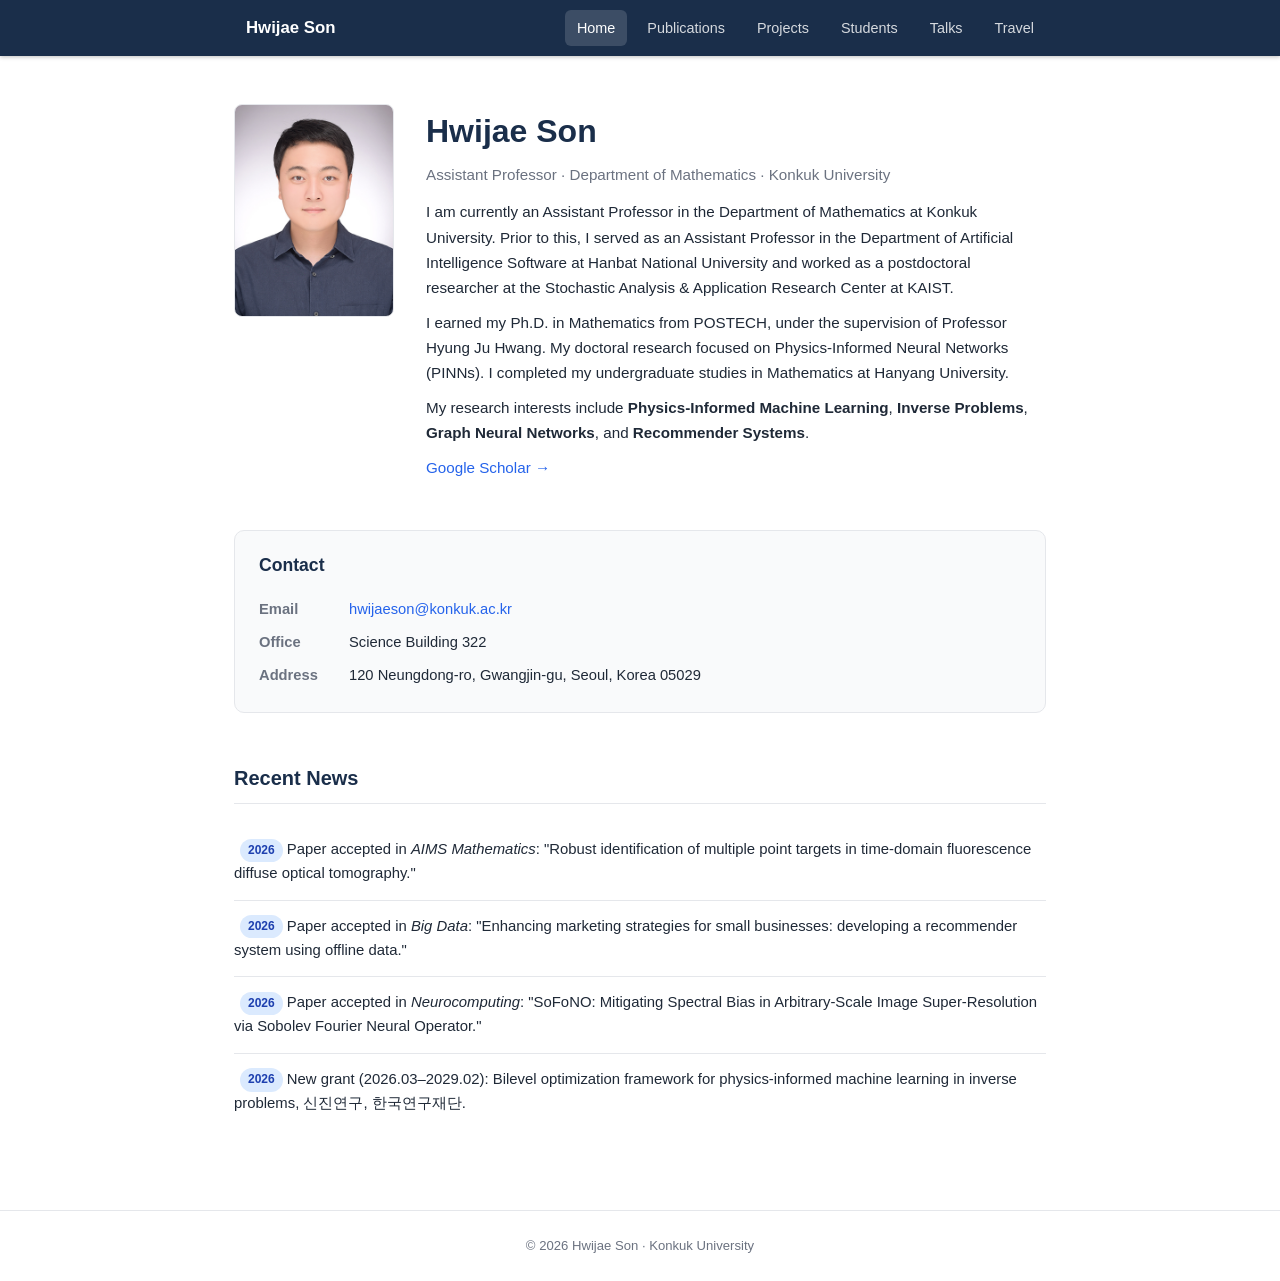
==== index.html @ 398719f9 "Add files via upload" ====
<!DOCTYPE html>
<html lang="en">
<head>
  <meta charset="UTF-8" />
  <meta name="viewport" content="width=device-width, initial-scale=1.0" />
  <title>Hwijae Son</title>
  <meta name="description" content="Hwijae Son – Assistant Professor, Department of Mathematics, Konkuk University" />
  <link rel="stylesheet" href="style.css" />
</head>
<body>

<nav>
  <div class="nav-inner">
    <a class="nav-brand" href="/">Hwijae Son</a>
    <a href="/" class="active">Home</a>
    <a href="/publications/">Publications</a>
    <a href="/projects/">Projects</a>
    <a href="/students/">Students</a>
    <a href="/talks/">Talks</a>
    <a href="/travel/">Travel</a>
  </div>
</nav>

<main>
  <div class="profile">
    <img class="profile-avatar" src="images/hwijae.jpg" alt="Hwijae Son" />
    <div class="profile-info">
      <h1>Hwijae Son</h1>
      <p class="title">Assistant Professor · Department of Mathematics · Konkuk University</p>
      <p>
        I am currently an Assistant Professor in the Department of Mathematics at Konkuk University.
        Prior to this, I served as an Assistant Professor in the Department of Artificial Intelligence Software
        at Hanbat National University and worked as a postdoctoral researcher at the Stochastic Analysis &amp;
        Application Research Center at KAIST.
      </p>
      <p>
        I earned my Ph.D. in Mathematics from POSTECH, under the supervision of Professor Hyung Ju Hwang.
        My doctoral research focused on Physics-Informed Neural Networks (PINNs).
        I completed my undergraduate studies in Mathematics at Hanyang University.
      </p>
      <p>
        My research interests include <strong>Physics-Informed Machine Learning</strong>,
        <strong>Inverse Problems</strong>, <strong>Graph Neural Networks</strong>, and <strong>Recommender Systems</strong>.
      </p>
      <p>
        <a href="https://scholar.google.com/citations?user=NTgm_R4AAAAJ&hl=ko" target="_blank" rel="noopener">
          Google Scholar →
        </a>
      </p>
    </div>
  </div>

  <div class="contact-box">
    <h2>Contact</h2>
    <table>
      <tr>
        <td>Email</td>
        <td><a href="mailto:hwijaeson@konkuk.ac.kr">hwijaeson@konkuk.ac.kr</a></td>
      </tr>
      <tr>
        <td>Office</td>
        <td>Science Building 322</td>
      </tr>
      <tr>
        <td>Address</td>
        <td>120 Neungdong-ro, Gwangjin-gu, Seoul, Korea 05029</td>
      </tr>
    </table>
  </div>

  <div class="section">
    <h2>Recent News</h2>
    <ul class="pub-list">
      <li>
        <span class="pub-badge badge-conf">2026</span>
        Paper accepted in <em>AIMS Mathematics</em>: "Robust identification of multiple point targets in time-domain fluorescence diffuse optical tomography."
      </li>
      <li>
        <span class="pub-badge badge-conf">2026</span>
        Paper accepted in <em>Big Data</em>: "Enhancing marketing strategies for small businesses: developing a recommender system using offline data."
      </li>
      <li>
        <span class="pub-badge badge-conf">2026</span>
        Paper accepted in <em>Neurocomputing</em>: "SoFoNO: Mitigating Spectral Bias in Arbitrary-Scale Image Super-Resolution via Sobolev Fourier Neural Operator."
      </li>
      <li>
        <span class="pub-badge badge-conf">2026</span>
        New grant (2026.03–2029.02): Bilevel optimization framework for physics-informed machine learning in inverse problems, 신진연구, 한국연구재단.
      </li>
    </ul>
  </div>
</main>

<footer>
  &copy; 2026 Hwijae Son · Konkuk University
</footer>

</body>
</html>
---- style.css ----
/* =====================
   Hwijae Son – Academic Homepage
   ===================== */

*, *::before, *::after {
  box-sizing: border-box;
  margin: 0;
  padding: 0;
}

:root {
  --navy: #1a2e4a;
  --accent: #2563eb;
  --accent-light: #dbeafe;
  --text: #1f2937;
  --muted: #6b7280;
  --border: #e5e7eb;
  --bg: #ffffff;
  --bg-alt: #f9fafb;
  --max-w: 860px;
  --font-sans: -apple-system, BlinkMacSystemFont, "Segoe UI", Roboto, sans-serif;
}

html { scroll-behavior: smooth; }

body {
  font-family: var(--font-sans);
  font-size: 16px;
  line-height: 1.7;
  color: var(--text);
  background: var(--bg);
}

/* ── Navigation ── */
nav {
  position: sticky;
  top: 0;
  z-index: 100;
  background: var(--navy);
  box-shadow: 0 1px 4px rgba(0,0,0,.25);
}

nav .nav-inner {
  max-width: var(--max-w);
  margin: 0 auto;
  padding: 0 24px;
  display: flex;
  align-items: center;
  gap: 8px;
  height: 56px;
}

nav .nav-brand {
  color: #fff;
  font-weight: 700;
  font-size: 1.05rem;
  text-decoration: none;
  margin-right: auto;
  white-space: nowrap;
}

nav a {
  color: rgba(255,255,255,.82);
  text-decoration: none;
  font-size: 0.9rem;
  padding: 6px 12px;
  border-radius: 6px;
  transition: background .15s, color .15s;
}

nav a:hover,
nav a.active {
  background: rgba(255,255,255,.15);
  color: #fff;
}

/* ── Main Layout ── */
main {
  max-width: var(--max-w);
  margin: 0 auto;
  padding: 48px 24px 80px;
}

/* ── Page Header ── */
.page-header {
  margin-bottom: 40px;
  padding-bottom: 20px;
  border-bottom: 2px solid var(--accent);
}

.page-header h1 {
  font-size: 1.75rem;
  font-weight: 700;
  color: var(--navy);
}

/* ── Home Profile ── */
.profile {
  display: flex;
  gap: 32px;
  align-items: flex-start;
  margin-bottom: 40px;
}

.profile-avatar {
  width: 160px;
  height: auto;
  border-radius: 8px;
  object-fit: cover;
  border: 1px solid var(--border);
  flex-shrink: 0;
}

.profile-avatar-placeholder {
  width: 130px;
  height: 130px;
  border-radius: 50%;
  background: var(--accent-light);
  display: flex;
  align-items: center;
  justify-content: center;
  font-size: 2.5rem;
  font-weight: 700;
  color: var(--accent);
  flex-shrink: 0;
}

.profile-info h1 {
  font-size: 2rem;
  font-weight: 800;
  color: var(--navy);
  margin-bottom: 4px;
}

.profile-info .title {
  color: var(--muted);
  font-size: 0.95rem;
  margin-bottom: 12px;
}

.profile-info p {
  font-size: 0.95rem;
  line-height: 1.65;
  margin-bottom: 10px;
}

/* ── Contact Box ── */
.contact-box {
  background: var(--bg-alt);
  border: 1px solid var(--border);
  border-radius: 10px;
  padding: 20px 24px;
  margin-top: 32px;
}

.contact-box h2 {
  font-size: 1.1rem;
  font-weight: 700;
  color: var(--navy);
  margin-bottom: 12px;
}

.contact-box table {
  border-collapse: collapse;
  width: 100%;
}

.contact-box td {
  padding: 4px 0;
  font-size: 0.92rem;
  vertical-align: top;
}

.contact-box td:first-child {
  font-weight: 600;
  color: var(--muted);
  width: 90px;
  padding-right: 16px;
}

/* ── Section headings ── */
.section {
  margin-top: 48px;
}

.section h2 {
  font-size: 1.25rem;
  font-weight: 700;
  color: var(--navy);
  margin-bottom: 20px;
  padding-bottom: 8px;
  border-bottom: 1px solid var(--border);
}

/* ── Publications ── */
.pub-list {
  list-style: none;
}

.pub-list li {
  padding: 14px 0;
  border-bottom: 1px solid var(--border);
  font-size: 0.93rem;
  line-height: 1.6;
}

.pub-list li:last-child { border-bottom: none; }

.pub-num {
  font-weight: 700;
  color: var(--accent);
  margin-right: 6px;
}

.pub-badge {
  display: inline-block;
  font-size: 0.75rem;
  font-weight: 600;
  padding: 2px 8px;
  border-radius: 99px;
  margin-left: 6px;
  vertical-align: middle;
}

.badge-review {
  background: #fef3c7;
  color: #92400e;
}

.badge-conf {
  background: #dbeafe;
  color: #1e40af;
}

.badge-award {
  background: #d1fae5;
  color: #065f46;
}

.pub-venue {
  color: var(--muted);
  font-style: italic;
}

/* ── Talks ── */
.talk-list {
  list-style: none;
}

.talk-item {
  display: grid;
  grid-template-columns: 110px 1fr;
  gap: 12px;
  padding: 12px 0;
  border-bottom: 1px solid var(--border);
  font-size: 0.93rem;
}

.talk-item:last-child { border-bottom: none; }

.talk-date {
  color: var(--muted);
  font-size: 0.85rem;
  padding-top: 2px;
}

.talk-title { font-weight: 600; color: var(--navy); }
.talk-venue { color: var(--muted); font-size: 0.88rem; }

/* ── Projects ── */
.project-grid {
  display: grid;
  grid-template-columns: 1fr 1fr;
  gap: 16px;
  margin-bottom: 32px;
}

.project-card {
  background: var(--bg-alt);
  border: 1px solid var(--border);
  border-radius: 10px;
  padding: 18px 20px;
}

.project-card .year {
  font-size: 0.78rem;
  font-weight: 600;
  color: var(--accent);
  text-transform: uppercase;
  letter-spacing: .05em;
  margin-bottom: 6px;
}

.project-card p {
  font-size: 0.92rem;
  line-height: 1.5;
  color: var(--text);
}

.grant-list {
  list-style: none;
}

.grant-list li {
  padding: 12px 0;
  border-bottom: 1px solid var(--border);
  font-size: 0.93rem;
}

.grant-list li:last-child { border-bottom: none; }

/* ── Students ── */
.student-grid {
  display: grid;
  grid-template-columns: repeat(3, 1fr);
  gap: 20px;
  margin-bottom: 32px;
}

.student-card {
  text-align: center;
  padding: 20px 16px;
  background: var(--bg-alt);
  border: 1px solid var(--border);
  border-radius: 10px;
}

.student-avatar {
  width: 70px;
  height: 70px;
  border-radius: 50%;
  background: var(--accent-light);
  display: flex;
  align-items: center;
  justify-content: center;
  font-size: 1.6rem;
  font-weight: 700;
  color: var(--accent);
  margin: 0 auto 12px;
}

.student-name {
  font-weight: 700;
  font-size: 0.95rem;
  color: var(--navy);
  margin-bottom: 6px;
}

.student-avatar-photo {
  width: 140px;
  height: 140px;
  border-radius: 50%;
  object-fit: cover;
  margin: 0 auto 12px;
  display: block;
  border: 2px solid var(--border);
}

.student-notes {
  font-size: 0.82rem;
  color: var(--muted);
  line-height: 1.5;
}

.former-list {
  list-style: none;
}

.former-list li {
  padding: 10px 0;
  border-bottom: 1px solid var(--border);
  font-size: 0.92rem;
}

.former-list li:last-child { border-bottom: none; }

/* ── Links ── */
a {
  color: var(--accent);
  text-decoration: none;
}

a:hover { text-decoration: underline; }

/* ── Footer ── */
footer {
  text-align: center;
  padding: 24px;
  font-size: 0.82rem;
  color: var(--muted);
  border-top: 1px solid var(--border);
}

/* ── Filter Bar ── */
.filter-bar {
  background: var(--bg-alt);
  border: 1px solid var(--border);
  border-radius: 10px;
  padding: 14px 18px;
  margin-bottom: 28px;
  display: flex;
  flex-direction: column;
  gap: 10px;
}

.filter-group {
  display: flex;
  align-items: center;
  gap: 8px;
  flex-wrap: wrap;
}

.filter-label {
  font-size: 0.78rem;
  font-weight: 700;
  color: var(--muted);
  text-transform: uppercase;
  letter-spacing: .06em;
  width: 52px;
  flex-shrink: 0;
}

.filter-btn {
  border: 1px solid var(--border);
  background: var(--bg);
  color: var(--muted);
  font-size: 0.8rem;
  font-weight: 500;
  padding: 4px 12px;
  border-radius: 99px;
  cursor: pointer;
  transition: background .15s, color .15s, border-color .15s;
  font-family: inherit;
}

.filter-btn:hover {
  border-color: var(--accent);
  color: var(--accent);
}

.filter-btn.active {
  background: var(--accent);
  border-color: var(--accent);
  color: #fff;
}

/* ── Pub count badge ── */
.year-count {
  font-size: 0.78rem;
  font-weight: 500;
  color: var(--muted);
  background: var(--bg-alt);
  border: 1px solid var(--border);
  border-radius: 99px;
  padding: 1px 9px;
  margin-left: 8px;
}

/* ── Accordion Year Groups ── */
.year-group {
  margin-bottom: 4px;
  border: 1px solid var(--border);
  border-radius: 10px;
  overflow: hidden;
}

.year-toggle {
  width: 100%;
  display: flex;
  align-items: center;
  justify-content: space-between;
  padding: 12px 18px;
  background: var(--bg-alt);
  border: none;
  cursor: pointer;
  font-family: inherit;
  font-size: 1rem;
  font-weight: 700;
  color: var(--navy);
  text-align: left;
  transition: background .15s;
}

.year-toggle:hover { background: #eef2f9; }

.toggle-icon {
  font-size: 1.1rem;
  color: var(--muted);
  transition: transform .2s;
  flex-shrink: 0;
}

.year-group.open .toggle-icon { transform: rotate(180deg); }

.year-body {
  display: none;
  padding: 4px 0 8px;
}

.year-group.open .year-body { display: block; }

/* ── Pub item (inside accordion) ── */
.pub-item {
  display: flex;
  gap: 12px;
  padding: 12px 18px;
  border-bottom: 1px solid var(--border);
  font-size: 0.92rem;
  line-height: 1.6;
  align-items: flex-start;
}

.pub-item:last-child { border-bottom: none; }

.pub-item.hidden { display: none; }

.pub-item-num {
  font-weight: 700;
  color: var(--accent);
  flex-shrink: 0;
  min-width: 30px;
}

.pub-item-body { flex: 1; }

.pub-item-title { margin-bottom: 4px; }

.pub-item-meta {
  color: var(--muted);
  font-size: 0.85rem;
  font-style: italic;
  margin-bottom: 6px;
}

.pub-tags { display: flex; gap: 6px; flex-wrap: wrap; }

.tag {
  display: inline-block;
  font-size: 0.72rem;
  font-weight: 600;
  padding: 2px 8px;
  border-radius: 99px;
  letter-spacing: .02em;
}

.tag-journal    { background: #dbeafe; color: #1e40af; }
.tag-conference { background: #ede9fe; color: #5b21b6; }
.tag-preprint   { background: #fef3c7; color: #92400e; }
.tag-piml       { background: #d1fae5; color: #065f46; }
.tag-ds         { background: #fce7f3; color: #9d174d; }
.tag-kw         { background: #f1f5f9; color: #334155; }
.tag-kw-teal    { background: #ccfbf1; color: #0f766e; }
.tag-kw-amber   { background: #fef3c7; color: #92400e; }
.tag-kw-indigo  { background: #e0e7ff; color: #3730a3; }
.tag-kw-violet  { background: #ede9fe; color: #6d28d9; }
.tag-kw-rose    { background: #ffe4e6; color: #9f1239; }
.tag-kw-sky     { background: #e0f2fe; color: #0369a1; }
.tag-kw-lime    { background: #ecfccb; color: #3f6212; }

.tag-award { background: #fef9c3; color: #713f12; }

/* ── Empty state ── */
.no-results {
  text-align: center;
  padding: 32px;
  color: var(--muted);
  font-size: 0.92rem;
  display: none;
}

/* ── Responsive ── */
@media (max-width: 640px) {
  html, body { overflow-x: hidden; }

  /* Nav: brand on its own row, links wrap below */
  nav .nav-inner {
    flex-wrap: wrap;
    height: auto;
    padding: 8px 12px;
    gap: 2px 4px;
  }
  nav .nav-brand {
    width: 100%;
    padding-bottom: 4px;
    font-size: 0.95rem;
  }
  nav a { padding: 4px 8px; font-size: 0.78rem; }

  main { padding: 32px 16px 60px; }

  .profile { flex-direction: column; align-items: center; text-align: center; }
  .profile-avatar { width: 130px; }

  .project-grid { grid-template-columns: 1fr; }
  .student-grid { grid-template-columns: 1fr; }
  .talk-item { grid-template-columns: 1fr; gap: 4px; }
}
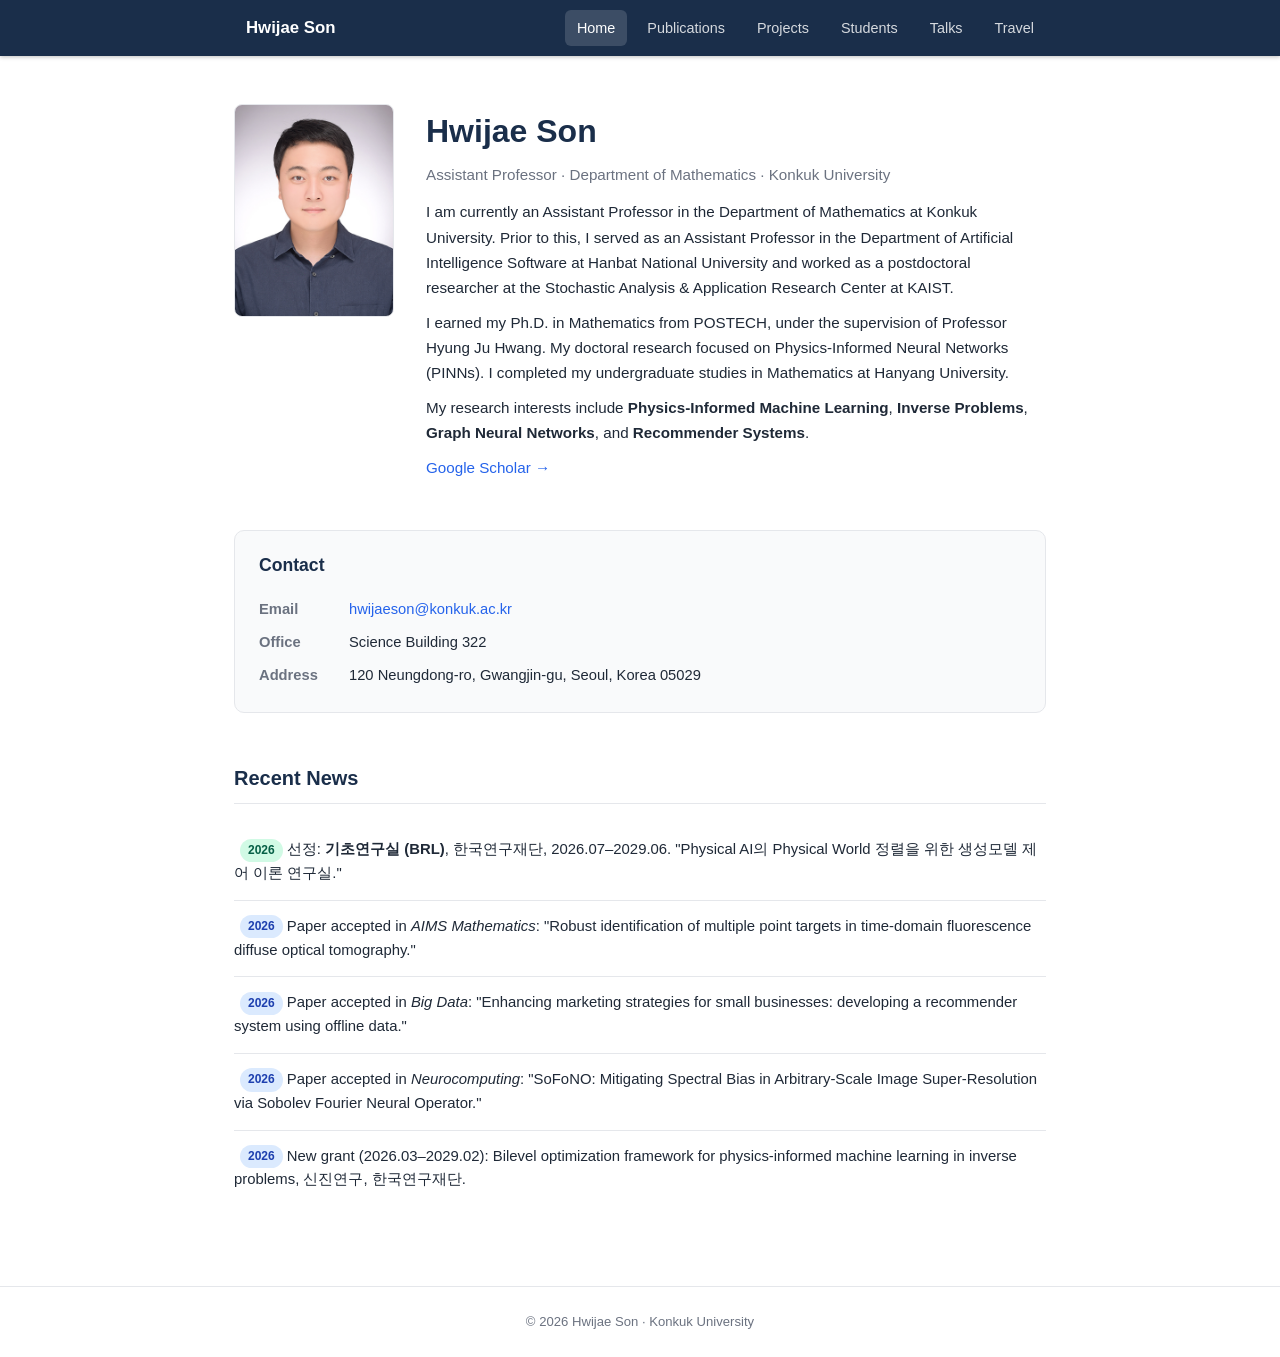
==== commit 10f3b04e: "Add files via upload" ====
--- a/index.html
+++ b/index.html
@@ -72,6 +72,10 @@
     <h2>Recent News</h2>
     <ul class="pub-list">
       <li>
+        <span class="pub-badge badge-award">2026</span>
+        선정: <strong>기초연구실 (BRL)</strong>, 한국연구재단, 2026.07–2029.06. "Physical AI의 Physical World 정렬을 위한 생성모델 제어 이론 연구실."
+      </li>
+      <li>
         <span class="pub-badge badge-conf">2026</span>
         Paper accepted in <em>AIMS Mathematics</em>: "Robust identification of multiple point targets in time-domain fluorescence diffuse optical tomography."
       </li>
--- a/style.css
+++ b/style.css
@@ -572,19 +572,19 @@
 @media (max-width: 640px) {
   html, body { overflow-x: hidden; }
 
-  /* Nav: brand on its own row, links wrap below */
+  /* Nav: single scrollable row */
   nav .nav-inner {
-    flex-wrap: wrap;
-    height: auto;
-    padding: 8px 12px;
-    gap: 2px 4px;
+    flex-wrap: nowrap;
+    overflow-x: auto;
+    -webkit-overflow-scrolling: touch;
+    scrollbar-width: none;
+    height: 48px;
+    padding: 0 12px;
+    gap: 2px;
   }
-  nav .nav-brand {
-    width: 100%;
-    padding-bottom: 4px;
-    font-size: 0.95rem;
-  }
-  nav a { padding: 4px 8px; font-size: 0.78rem; }
+  nav .nav-inner::-webkit-scrollbar { display: none; }
+  nav .nav-brand { flex-shrink: 0; font-size: 0.88rem; margin-right: 4px; }
+  nav a { flex-shrink: 0; padding: 4px 8px; font-size: 0.75rem; white-space: nowrap; }
 
   main { padding: 32px 16px 60px; }
 
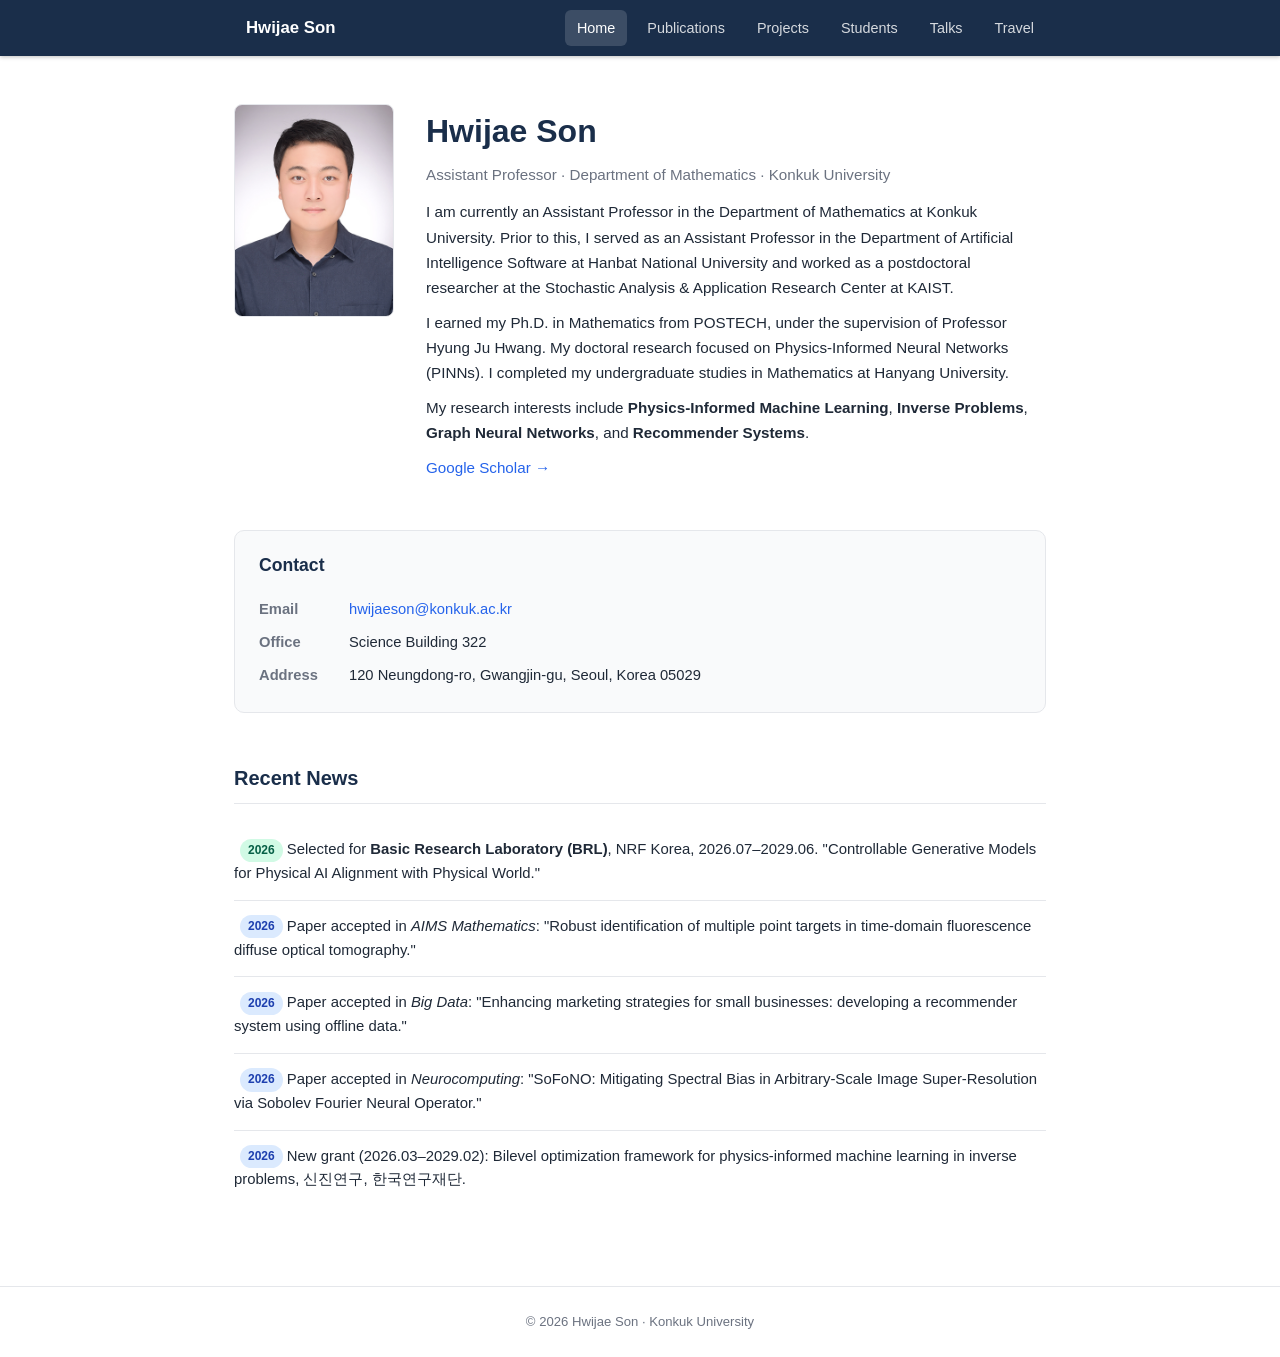
==== commit d3dcf6ba: "Add files via upload" ====
--- a/index.html
+++ b/index.html
@@ -73,7 +73,7 @@
     <ul class="pub-list">
       <li>
         <span class="pub-badge badge-award">2026</span>
-        선정: <strong>기초연구실 (BRL)</strong>, 한국연구재단, 2026.07–2029.06. "Physical AI의 Physical World 정렬을 위한 생성모델 제어 이론 연구실."
+        Selected for <strong>Basic Research Laboratory (BRL)</strong>, NRF Korea, 2026.07–2029.06. "Controllable Generative Models for Physical AI Alignment with Physical World."
       </li>
       <li>
         <span class="pub-badge badge-conf">2026</span>
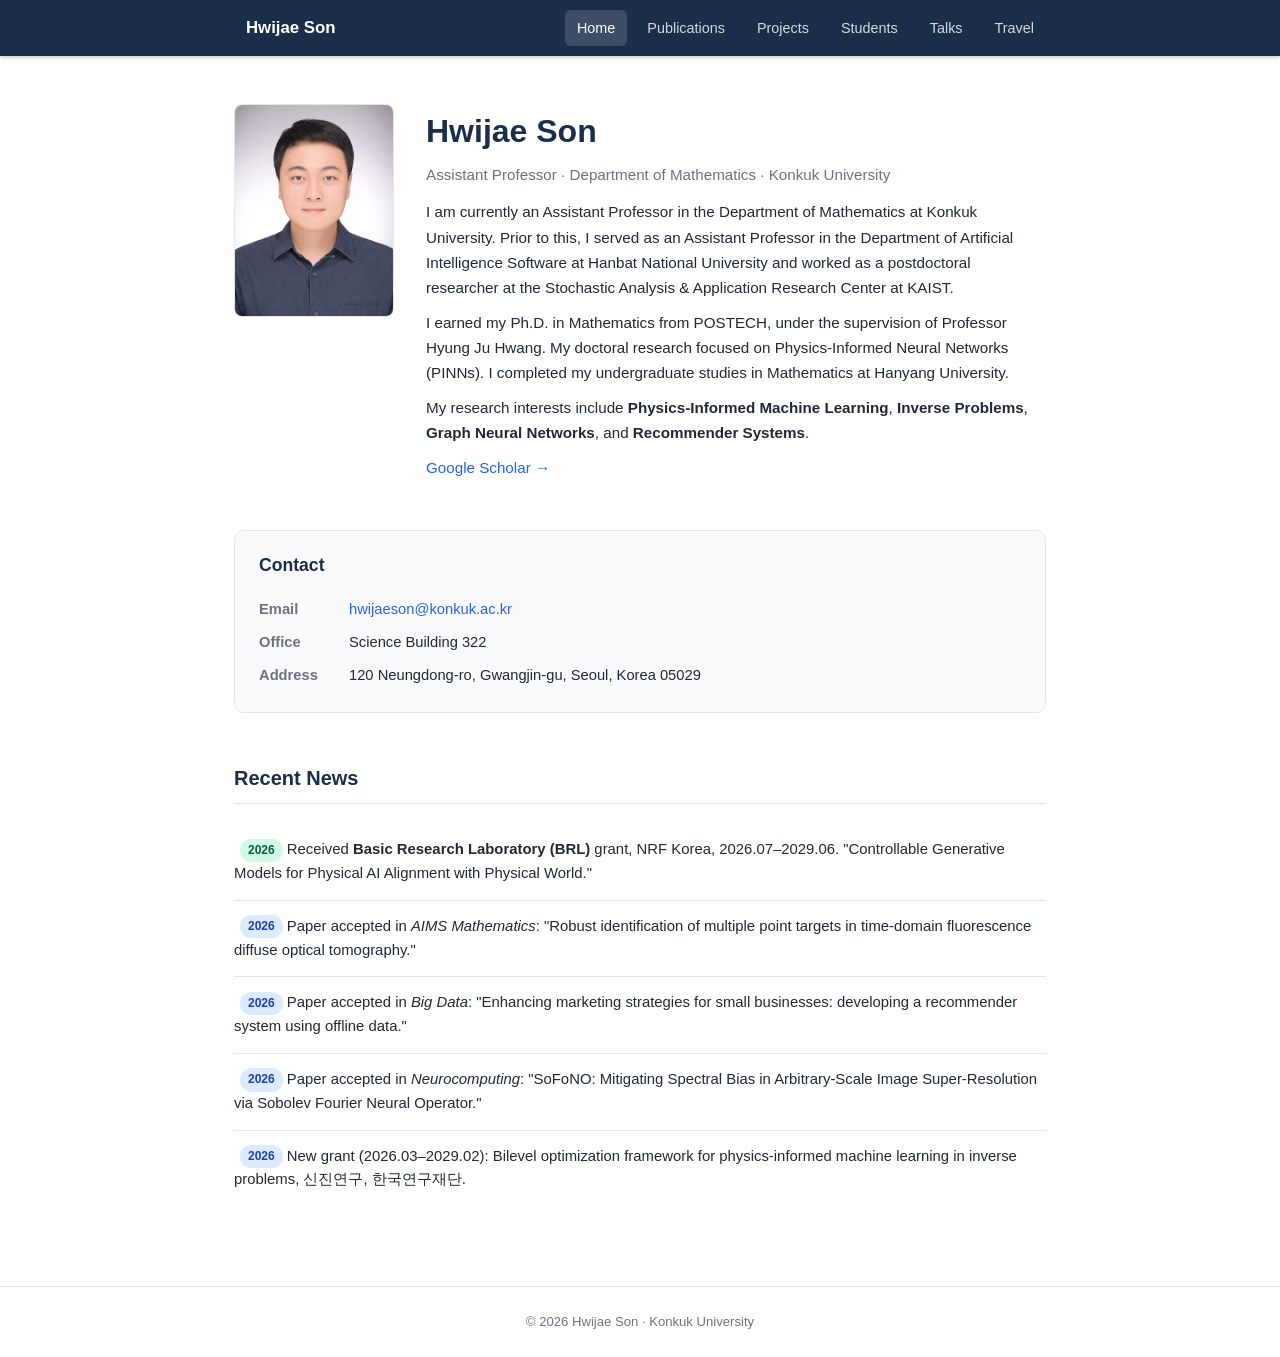
==== commit aee61b16: "Add files via upload" ====
--- a/index.html
+++ b/index.html
@@ -73,7 +73,7 @@
     <ul class="pub-list">
       <li>
         <span class="pub-badge badge-award">2026</span>
-        Selected for <strong>Basic Research Laboratory (BRL)</strong>, NRF Korea, 2026.07–2029.06. "Controllable Generative Models for Physical AI Alignment with Physical World."
+        Received <strong>Basic Research Laboratory (BRL)</strong> grant, NRF Korea, 2026.07–2029.06. "Controllable Generative Models for Physical AI Alignment with Physical World."
       </li>
       <li>
         <span class="pub-badge badge-conf">2026</span>
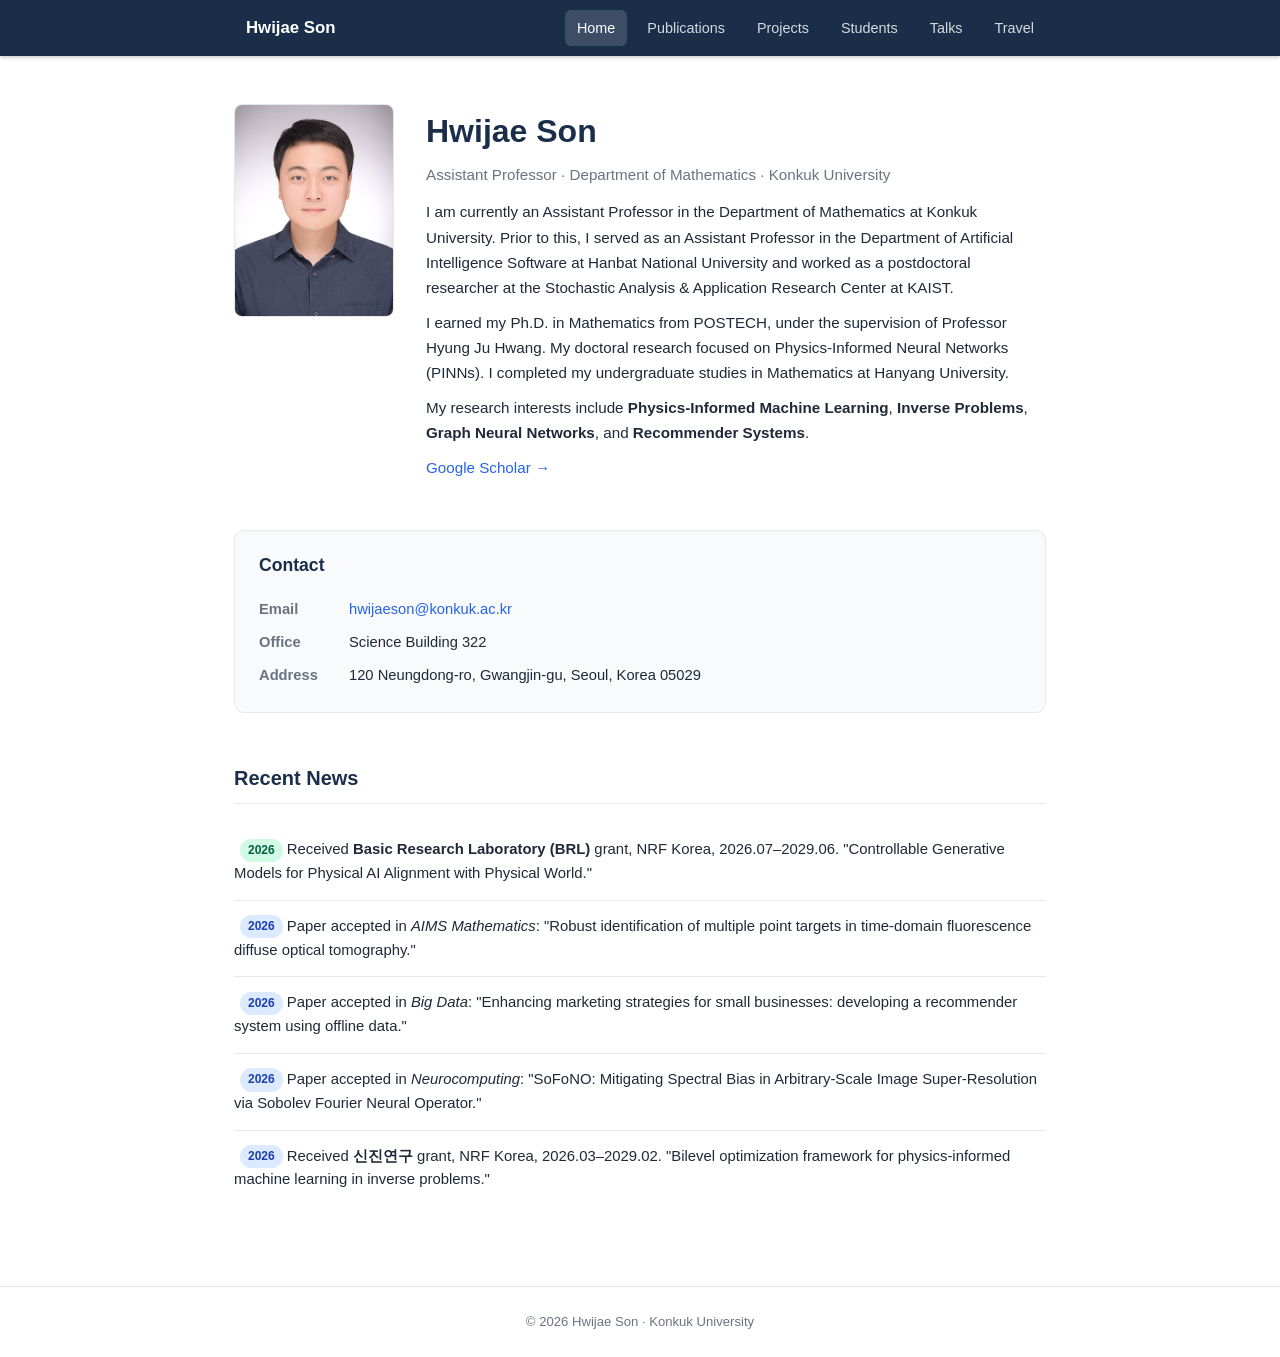
==== commit fd73d4d7: "Add files via upload" ====
--- a/index.html
+++ b/index.html
@@ -89,7 +89,7 @@
       </li>
       <li>
         <span class="pub-badge badge-conf">2026</span>
-        New grant (2026.03–2029.02): Bilevel optimization framework for physics-informed machine learning in inverse problems, 신진연구, 한국연구재단.
+        Received <strong>신진연구</strong> grant, NRF Korea, 2026.03–2029.02. "Bilevel optimization framework for physics-informed machine learning in inverse problems."
       </li>
     </ul>
   </div>
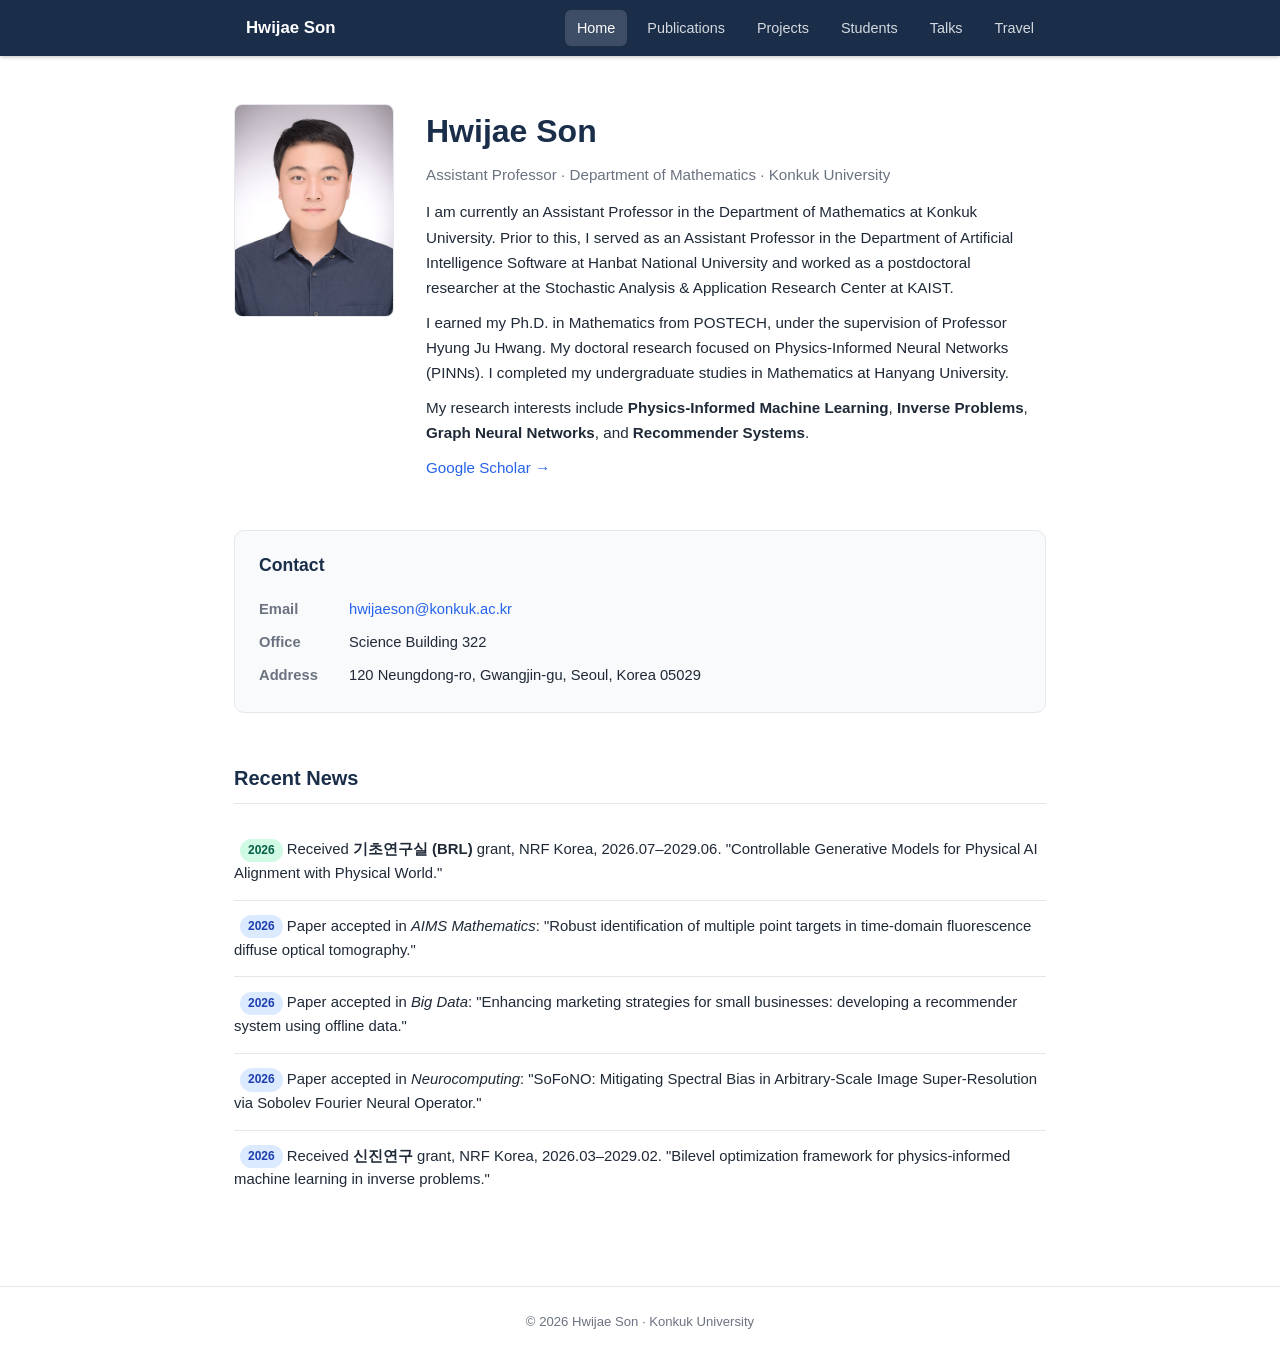
==== commit e194c2ff: "Update index.html" ====
--- a/index.html
+++ b/index.html
@@ -73,7 +73,7 @@
     <ul class="pub-list">
       <li>
         <span class="pub-badge badge-award">2026</span>
-        Received <strong>Basic Research Laboratory (BRL)</strong> grant, NRF Korea, 2026.07–2029.06. "Controllable Generative Models for Physical AI Alignment with Physical World."
+        Received <strong>기초연구실 (BRL)</strong> grant, NRF Korea, 2026.07–2029.06. "Controllable Generative Models for Physical AI Alignment with Physical World."
       </li>
       <li>
         <span class="pub-badge badge-conf">2026</span>
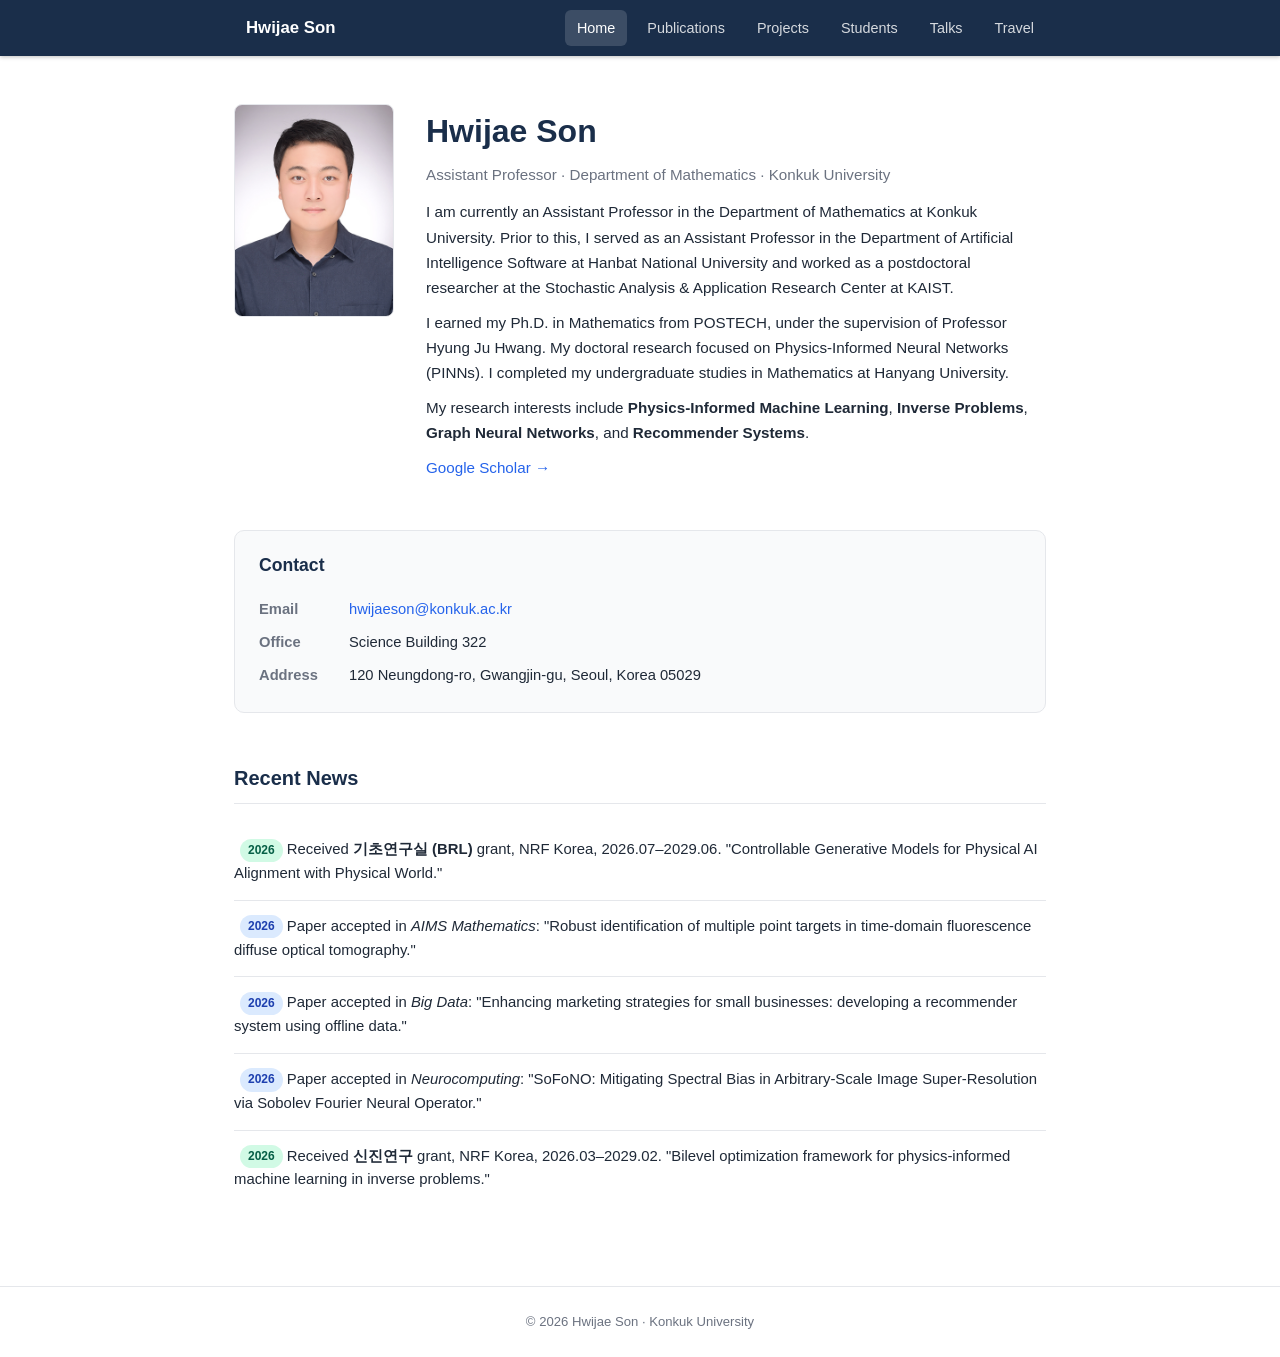
==== commit 29ce1b8b: "Update index.html" ====
--- a/index.html
+++ b/index.html
@@ -88,7 +88,7 @@
         Paper accepted in <em>Neurocomputing</em>: "SoFoNO: Mitigating Spectral Bias in Arbitrary-Scale Image Super-Resolution via Sobolev Fourier Neural Operator."
       </li>
       <li>
-        <span class="pub-badge badge-conf">2026</span>
+        <span class="pub-badge badge-award">2026</span>
         Received <strong>신진연구</strong> grant, NRF Korea, 2026.03–2029.02. "Bilevel optimization framework for physics-informed machine learning in inverse problems."
       </li>
     </ul>
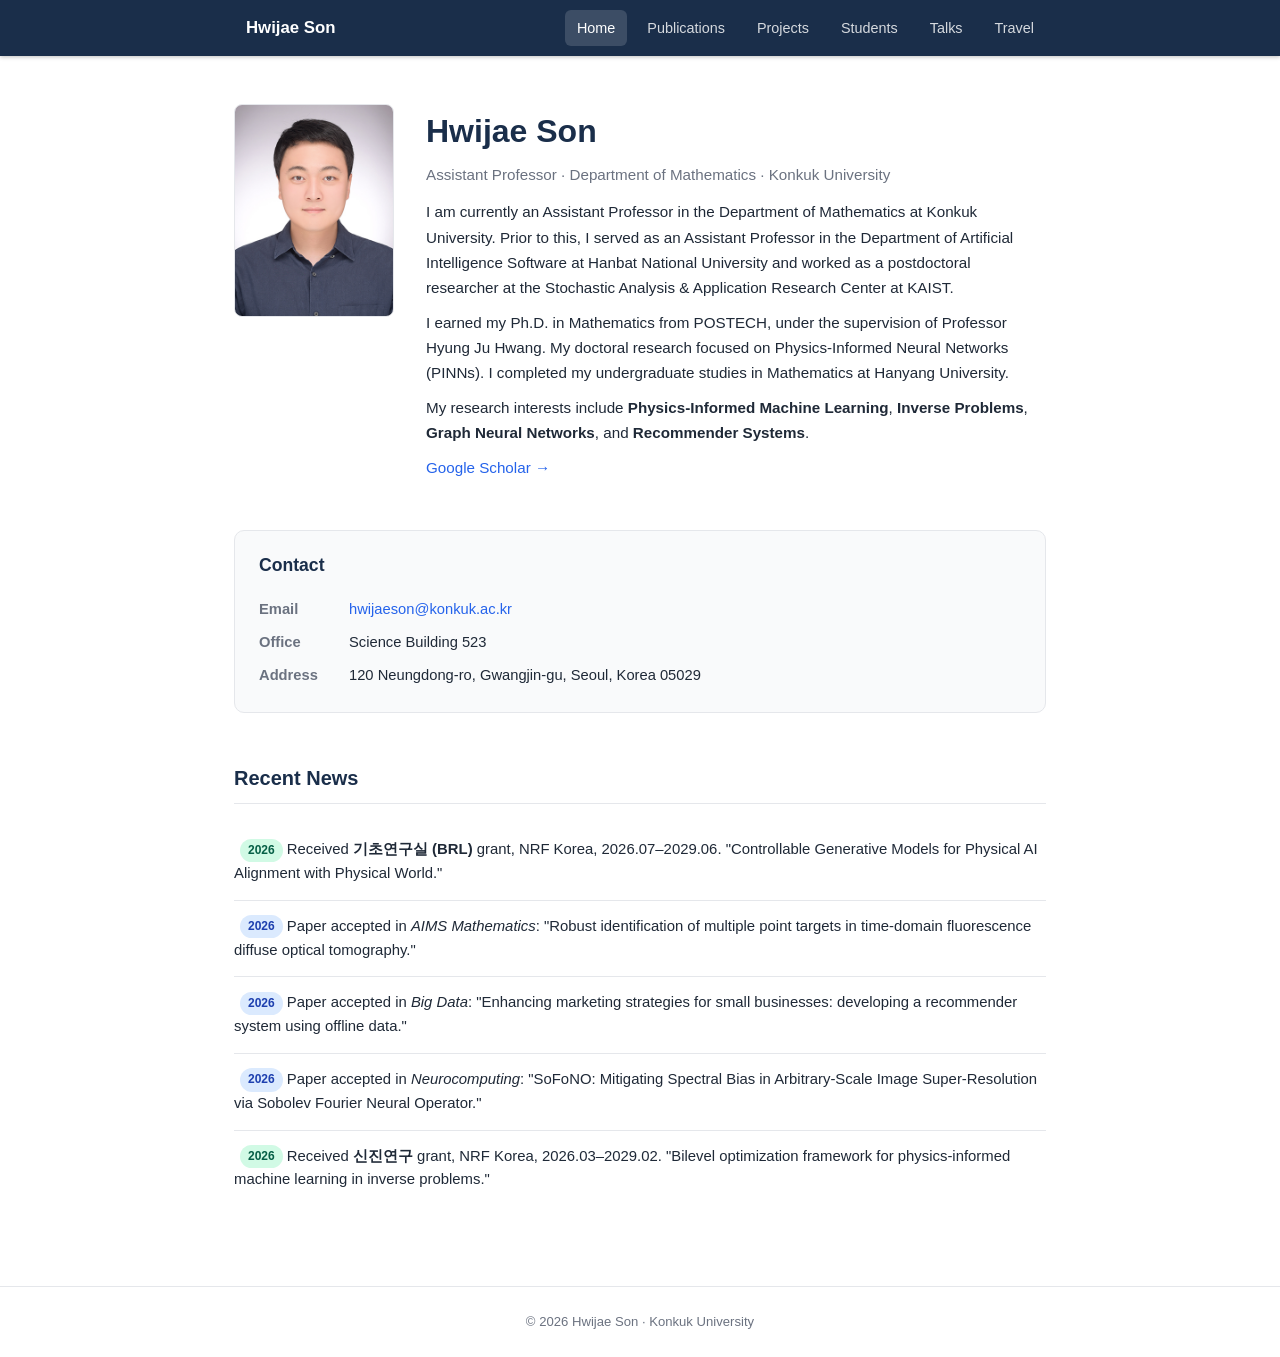
==== commit c02b590b: "Update index.html" ====
--- a/index.html
+++ b/index.html
@@ -59,7 +59,7 @@
       </tr>
       <tr>
         <td>Office</td>
-        <td>Science Building 322</td>
+        <td>Science Building 523 </td>
       </tr>
       <tr>
         <td>Address</td>
